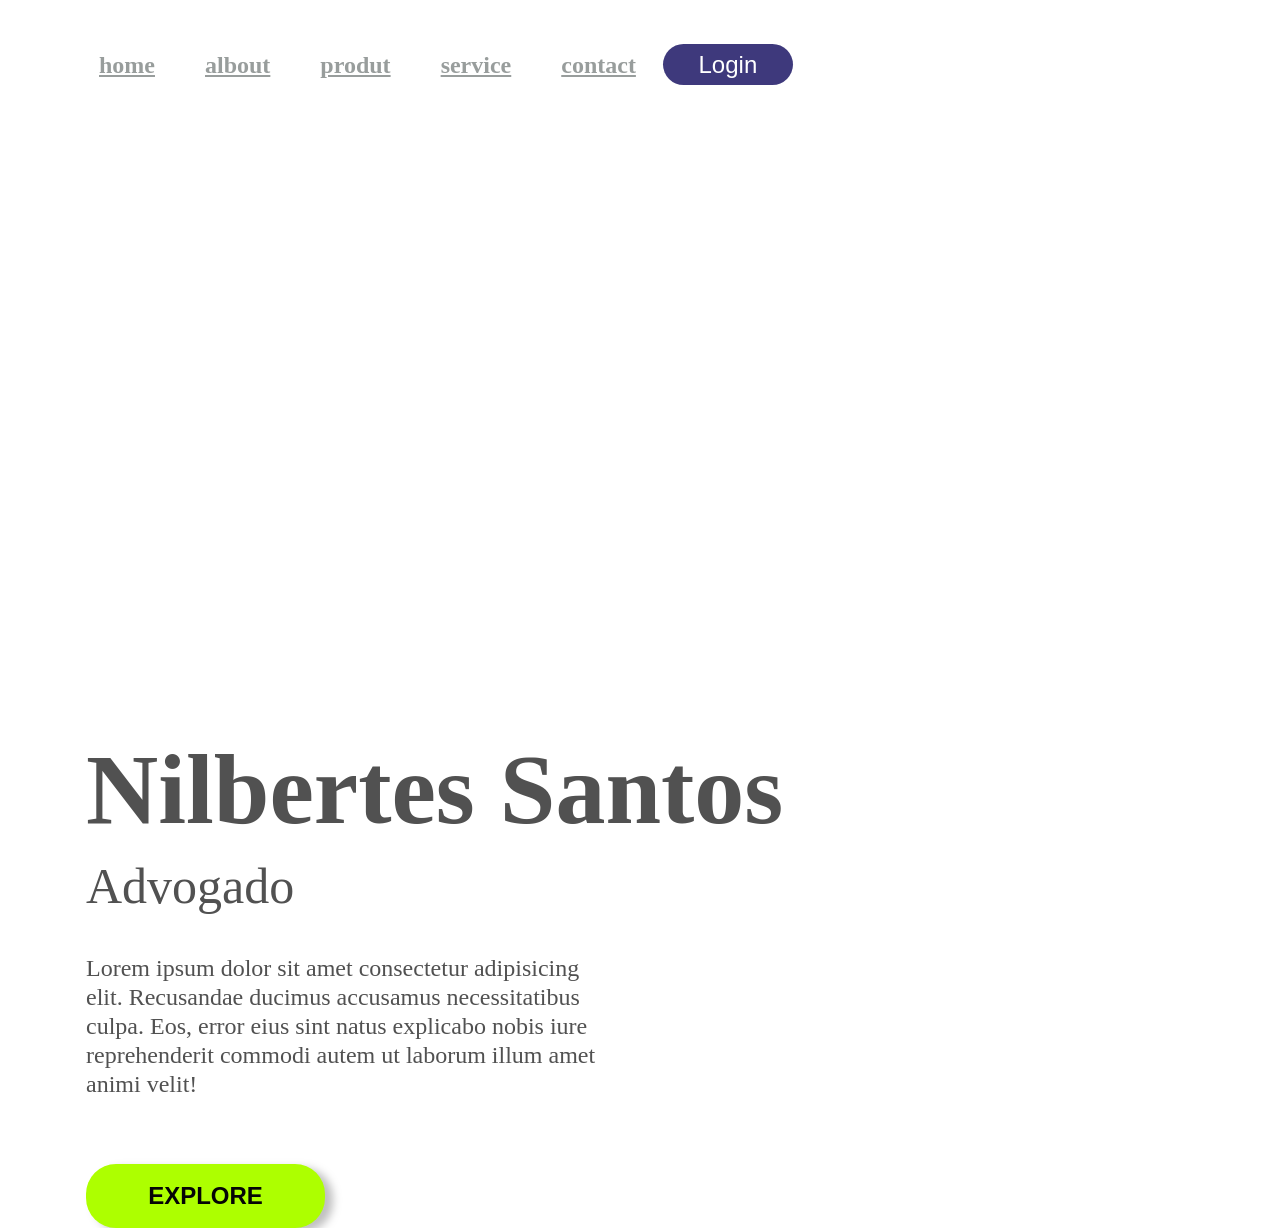
==== index.html @ 2e6e229f "primeiro commit -projeto desafio" ====
<!DOCTYPE html>
<html lang="ept-br">
<head>
    <meta charset="UTF-8">
    <meta name="viewport" content="width=device-width, initial-scale=1.0">
    <link rel="stylesheet" href="./styles.css">
    <title>Desafio1</title>
</head>
<body>
    <header>
        <a class="link-header" href="#">home</a>
        <a class="link-header" href="#">albout</a>
        <a class="link-header" href="#">produt</a>
        <a class="link-header" href="#">service</a>
        <a class="link-header" href="#">contact</a>
        <button class="button-hedear">Login</button>
        
    </header>
    <main>
        <img class="imagem" src="./Captura de tela 2026-02-23 105735.png" alt="imagem">
       <section> 
        <h1>Nilbertes Santos</h1>
        <h2>Advogado </h2>
        <P>Lorem ipsum dolor sit amet consectetur adipisicing elit. Recusandae ducimus accusamus necessitatibus culpa. Eos, error eius sint natus explicabo nobis iure reprehenderit commodi autem ut laborum illum amet animi velit!</P>
        <button class="button-main">EXPLORE</button>
        </section>
    </main>
</body>
</html>
---- styles.css ----
*{
    margin: 0;
    padding: 0;
    box-sizing: border-box;
    @import url('https://fonts.googleapis.com/css2?family=Inter:ital,opsz,wght@0,14..32,100..900;1,14..32,100..900&family=Montserrat:ital,wght@0,100..900;1,100..900&family=Poppins:ital,wght@0,100;0,200;0,300;0,400;0,500;0,600;0,700;0,800;0,900;1,100;1,200;1,300;1,400;1,500;1,600;1,700;1,800;1,900&display=swap');
}

header {
    margin: 44px 0 144px 76px;
}
.link-header{
    font-weight: 600;
    font-size: 24px;
    line-height: 29px;
    color: #989d9c;
    cursor: pointer;
    margin: 23px;
}
.button-hedear {
    background: #3e397c;
    border-radius: 20.5px;
    width: 130px;
    height: 41px;
    border: none;
    font-size: 24px;
    line-height: 29px;
    color: #ffffff;
}
.button-hedear:hover {
    opacity: 0.5;
    transition: 0.3s;
}
.imagem {
    width: 500px;
    height: 500px;
    margin-left: 125px;
    display: inline-block;
    border-radius: 500px;
}

section {
    margin-left: 86px;
    display: inline-block;

}
h1 {

    font-weight: 900;
    font-size: 100px;
    line-height: 122px;
    color: #515151;
}
h2 {
    font-weight: 500;
    font-size: 50px;
    line-height: 71px;
    color: #515151;
}
p {
    width: 515px;
    font-weight: 400;
    font-size: 24px;
    line-height: 29px;
    color: #515151;
    margin-top: 32px;
    margin-bottom: 65px;
}
.button-main {
    background: #adff00;
    border-radius: 30px;
    width: 239px;
    height: 64px;
    border: none;
    cursor: pointer;
    filter:drop-shadow(8px 4px 4px rgba(0, 0, 0, 0.25));
    font-size: 24px;
    line-height: 34px;
    color: #050505;
    font-weight: bold;
}
.button-main:hover {
    opacity: 0.5;
    transition: 0.3s;
}

@media screen and (max-width: 900px){
  header {
        display: none;
    }

    main {
        flex-direction: column;
        text-align: center;
    }

    .imagem {
        max-width: 200px;
    }

    h1 {
        font-size: 40px;
    }
}
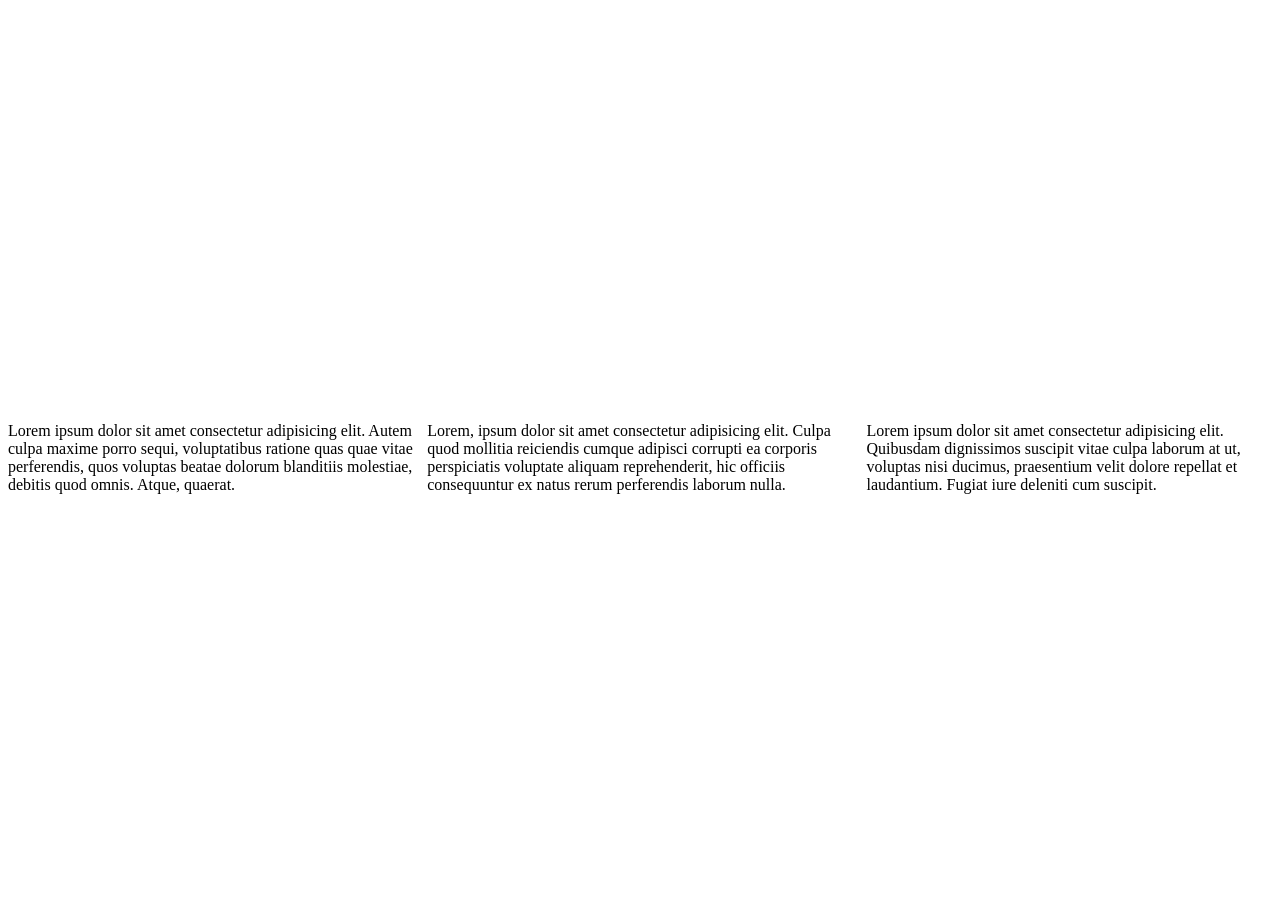
==== commit 4765e65d: "projeto desafio3-portifolio" ====
--- a/index.html
+++ b/index.html
@@ -7,23 +7,11 @@
     <title>Desafio1</title>
 </head>
 <body>
-    <header>
-        <a class="link-header" href="#">home</a>
-        <a class="link-header" href="#">albout</a>
-        <a class="link-header" href="#">produt</a>
-        <a class="link-header" href="#">service</a>
-        <a class="link-header" href="#">contact</a>
-        <button class="button-hedear">Login</button>
-        
-    </header>
-    <main>
-        <img class="imagem" src="./Captura de tela 2026-02-23 105735.png" alt="imagem">
-       <section> 
-        <h1>Nilbertes Santos</h1>
-        <h2>Advogado </h2>
-        <P>Lorem ipsum dolor sit amet consectetur adipisicing elit. Recusandae ducimus accusamus necessitatibus culpa. Eos, error eius sint natus explicabo nobis iure reprehenderit commodi autem ut laborum illum amet animi velit!</P>
-        <button class="button-main">EXPLORE</button>
-        </section>
-    </main>
+
+    <div class="container">
+        <div class="box"><p>Lorem ipsum dolor sit amet consectetur adipisicing elit. Autem culpa maxime porro sequi, voluptatibus ratione quas quae vitae perferendis, quos voluptas beatae dolorum blanditiis molestiae, debitis quod omnis. Atque, quaerat.</p></div>
+        <div class="box"><p>Lorem, ipsum dolor sit amet consectetur adipisicing elit. Culpa quod mollitia reiciendis cumque adipisci corrupti ea corporis perspiciatis voluptate aliquam reprehenderit, hic officiis consequuntur ex natus rerum perferendis laborum nulla.</p></div>
+        <div class="box"><p>Lorem ipsum dolor sit amet consectetur adipisicing elit. Quibusdam dignissimos suscipit vitae culpa laborum at ut, voluptas nisi ducimus, praesentium velit dolore repellat et laudantium. Fugiat iure deleniti cum suscipit.</p></div>
+    </div>
 </body>
 </html>
--- a/styles.css
+++ b/styles.css
@@ -1,103 +1,8 @@
-*{
-    margin: 0;
-    padding: 0;
-    box-sizing: border-box;
-    @import url('https://fonts.googleapis.com/css2?family=Inter:ital,opsz,wght@0,14..32,100..900;1,14..32,100..900&family=Montserrat:ital,wght@0,100..900;1,100..900&family=Poppins:ital,wght@0,100;0,200;0,300;0,400;0,500;0,600;0,700;0,800;0,900;1,100;1,200;1,300;1,400;1,500;1,600;1,700;1,800;1,900&display=swap');
+
+.container {
+    display: flex;
+    justify-content: center;
+    align-items: center;
+    width: calc(33.3%)-20px;
+    height: 100vh;
 }
-
-header {
-    margin: 44px 0 144px 76px;
-}
-.link-header{
-    font-weight: 600;
-    font-size: 24px;
-    line-height: 29px;
-    color: #989d9c;
-    cursor: pointer;
-    margin: 23px;
-}
-.button-hedear {
-    background: #3e397c;
-    border-radius: 20.5px;
-    width: 130px;
-    height: 41px;
-    border: none;
-    font-size: 24px;
-    line-height: 29px;
-    color: #ffffff;
-}
-.button-hedear:hover {
-    opacity: 0.5;
-    transition: 0.3s;
-}
-.imagem {
-    width: 500px;
-    height: 500px;
-    margin-left: 125px;
-    display: inline-block;
-    border-radius: 500px;
-}
-
-section {
-    margin-left: 86px;
-    display: inline-block;
-
-}
-h1 {
-
-    font-weight: 900;
-    font-size: 100px;
-    line-height: 122px;
-    color: #515151;
-}
-h2 {
-    font-weight: 500;
-    font-size: 50px;
-    line-height: 71px;
-    color: #515151;
-}
-p {
-    width: 515px;
-    font-weight: 400;
-    font-size: 24px;
-    line-height: 29px;
-    color: #515151;
-    margin-top: 32px;
-    margin-bottom: 65px;
-}
-.button-main {
-    background: #adff00;
-    border-radius: 30px;
-    width: 239px;
-    height: 64px;
-    border: none;
-    cursor: pointer;
-    filter:drop-shadow(8px 4px 4px rgba(0, 0, 0, 0.25));
-    font-size: 24px;
-    line-height: 34px;
-    color: #050505;
-    font-weight: bold;
-}
-.button-main:hover {
-    opacity: 0.5;
-    transition: 0.3s;
-}
-
-@media screen and (max-width: 900px){
-  header {
-        display: none;
-    }
-
-    main {
-        flex-direction: column;
-        text-align: center;
-    }
-
-    .imagem {
-        max-width: 200px;
-    }
-
-    h1 {
-        font-size: 40px;
-    }
-}
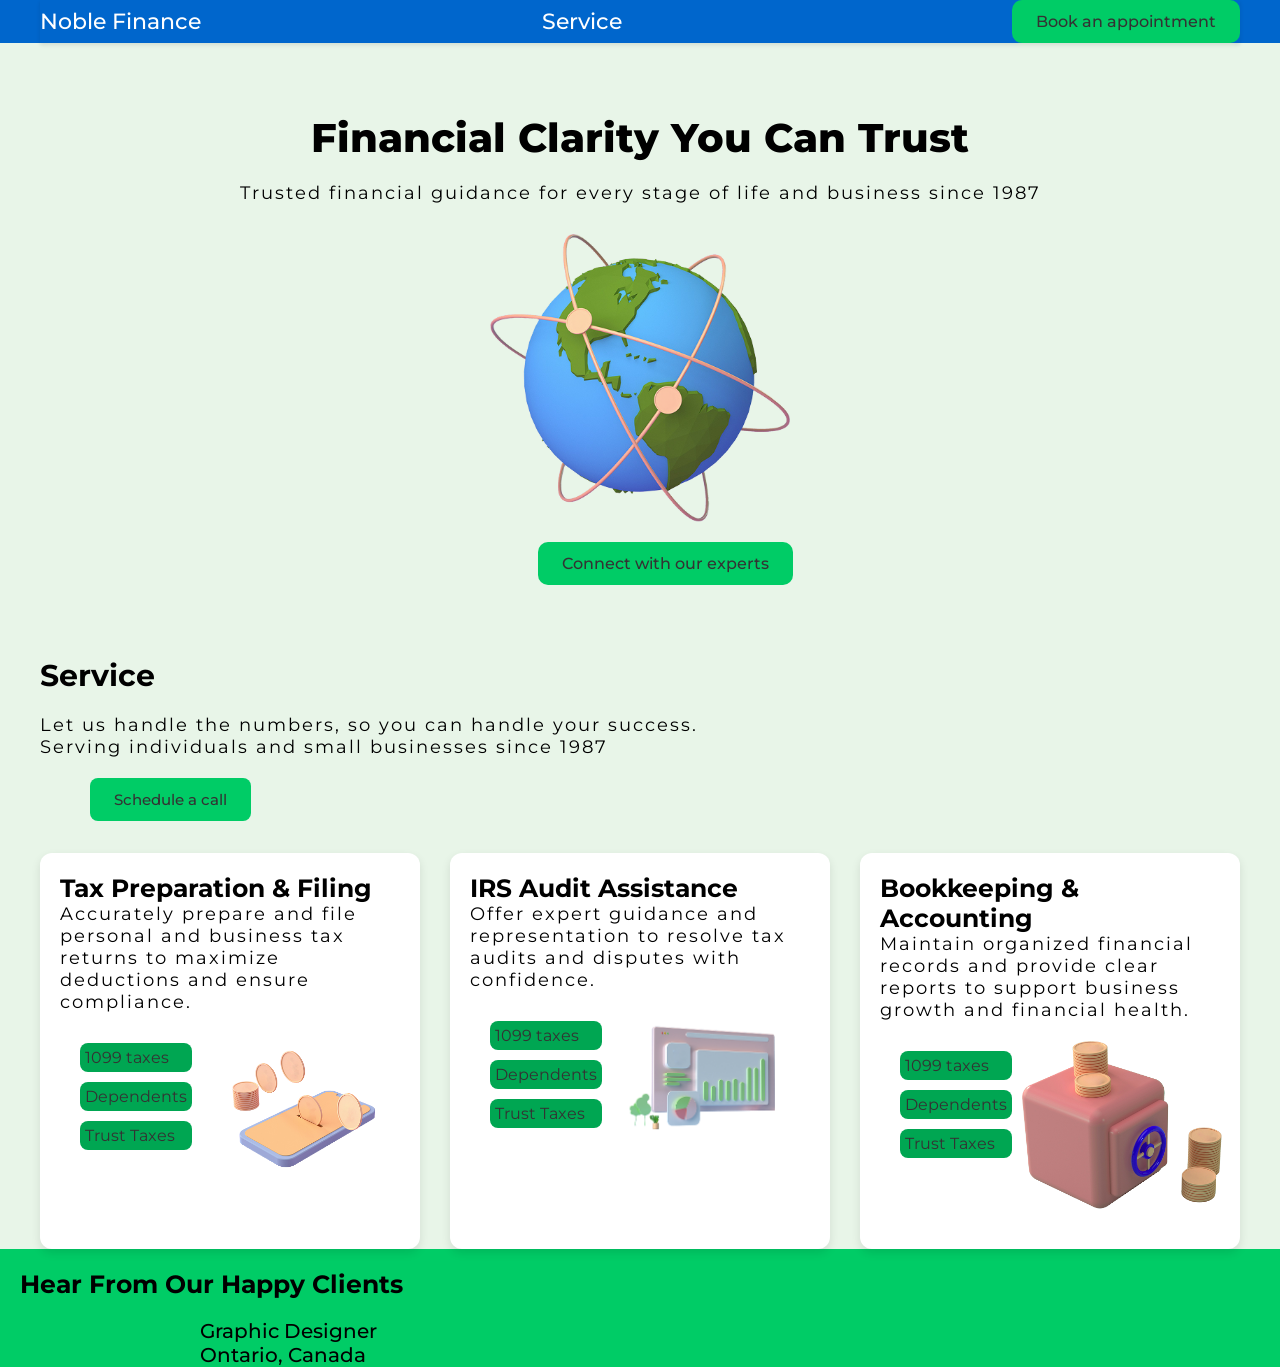
==== commit 79183cbd: "mudanças na pasta" ====
--- a/index.html
+++ b/index.html
@@ -1,17 +1,132 @@
 <!DOCTYPE html>
-<html lang="ept-br">
+<html lang="pt-br">
+
 <head>
     <meta charset="UTF-8">
     <meta name="viewport" content="width=device-width, initial-scale=1.0">
-    <link rel="stylesheet" href="./styles.css">
-    <title>Desafio1</title>
+    <link rel="preconnect" href="https://fonts.googleapis.com">
+    <link rel="preconnect" href="https://fonts.gstatic.com" crossorigin>
+    <link
+        href="https://fonts.googleapis.com/css2?family=Montserrat:ital,wght@0,100..900;1,100..900&family=Oswald:wght@200..700&family=Poppins:ital,wght@0,100;0,200;0,300;0,400;0,500;0,600;0,700;0,800;0,900;1,100;1,200;1,300;1,400;1,500;1,600;1,700;1,800;1,900&family=Roboto:ital,wght@0,100..900;1,100..900&display=swap"
+        rel="stylesheet">
+    <title>Noble Finance</title>
+    <link rel="stylesheet" href="./styles.css"/>
+
+
 </head>
+
 <body>
 
-    <div class="container">
-        <div class="box"><p>Lorem ipsum dolor sit amet consectetur adipisicing elit. Autem culpa maxime porro sequi, voluptatibus ratione quas quae vitae perferendis, quos voluptas beatae dolorum blanditiis molestiae, debitis quod omnis. Atque, quaerat.</p></div>
-        <div class="box"><p>Lorem, ipsum dolor sit amet consectetur adipisicing elit. Culpa quod mollitia reiciendis cumque adipisci corrupti ea corporis perspiciatis voluptate aliquam reprehenderit, hic officiis consequuntur ex natus rerum perferendis laborum nulla.</p></div>
-        <div class="box"><p>Lorem ipsum dolor sit amet consectetur adipisicing elit. Quibusdam dignissimos suscipit vitae culpa laborum at ut, voluptas nisi ducimus, praesentium velit dolore repellat et laudantium. Fugiat iure deleniti cum suscipit.</p></div>
-    </div>
+    <header>
+
+        <nav>
+            <a href="#">Noble Finance</a>
+            <a href="#">Service</a>
+            <button>Book an appointment</button>
+        </nav>
+
+    </header>
+
+    <main>
+        <section class="hero">
+
+            <h1>Financial Clarity You Can Trust</h1>
+            <p>Trusted financial guidance for every stage of life and business since 1987</p>
+            <img src="./imagens/Image.png" alt="image-globo">
+            <button>Connect with our experts</button>
+       
+        </section>
+
+        <section class="service">
+
+            <h2>Service</h2>
+            <p>Let us handle the numbers, so you can handle your success.</p>
+            <p>Serving individuals and small businesses since 1987</p>
+            <button>Schedule a call</button>
+
+        </section>
+
+        <section class="cards">
+
+        <div class="card-item">
+
+            <h3>Tax Preparation & Filing</h3>
+            <p>Accurately prepare and file personal and business tax returns to maximize deductions and ensure
+                compliance.</p>
+
+            <div class="flex-card">
+                <ul>
+                    <li class="lista"><a href="#">1099 taxes</a></li>
+                
+                    <li class="lista"><a href="#">Dependents</a></li>
+                    
+                    <li class="lista"><a href="#">Trust Taxes</a></li>
+                </ul>
+
+                <img src="./imagens/card1.png" alt="image-card1">
+            </div>
+
+            </div>
+
+            <div class="card-item">
+
+                <h3>IRS Audit Assistance</h3>
+                <p>Offer expert guidance and representation to resolve tax audits and disputes with confidence.</p>
+
+                <div class="flex-card">
+
+                    <ul>
+                        <li class="lista"><a href="#">1099 taxes</a></li>
+                        
+                        <li class="lista"><a href="#">Dependents</a></li>
+                        
+                        <li class="lista"><a href="#">Trust Taxes</a></li>
+                    </ul>
+                    <img src="./imagens/card2.png" alt="image-card2">
+                </div>
+
+            </div>
+
+            <div class="card-item">
+
+                <h3>Bookkeeping & Accounting</h3>
+                <p>Maintain organized financial records and provide clear reports to support business growth and
+                    financial health.</p>
+
+                <div class="flex-card">
+
+                    <ul>
+                        <li class="lista"><a href="#">1099 taxes</a></li>
+                        
+                        <li class="lista"><a href="#">Dependents</a></li>
+                        
+                        <li class="lista"><a href="#">Trust Taxes</a></li>
+                    </ul>
+
+                    <img src="./imagens/card3.png" alt="image-card3">
+
+                </div>
+
+            </div>
+
+            </section>
+    </main>
+
+    <footer>
+
+        <h2>Hear From Our Happy Clients</h2>
+
+
+        <div class="contatos">
+
+            <p>Graphic Designer</p>
+
+            <p>Ontario, Canada</p>
+
+        </div>
+
+    </footer>
+
 </body>
-</html>+
+</html>
--- a/styles.css
+++ b/styles.css
@@ -1,8 +1,285 @@
-
-.container {
+* {
+    margin: 0;
+    padding: 0;
+    box-sizing: border-box;
+    font-family: "Montserrat", sans-serif;
+    font-optical-sizing: auto;
+    font-style: normal;
+
+}
+
+:root {
+    --primary: #0066CC;
+    --secondary-bg: #E8F5E8;
+    --accent: #00CC66;
+    --text-dark: #333333;
+    --white: #FFFFFF;
+}
+
+body {
+    background-color: var(--secondary-bg);
+    width: 100%;
+    height: 100%;
+}
+
+header {
     display: flex;
     justify-content: center;
+    width: 100%;
+    height: auto;
+    background-color: #0066CC;
+}
+
+nav {
+
+    display: flex;
+    justify-content: space-between;
     align-items: center;
-    width: calc(33.3%)-20px;
-    height: 100vh;
-}
+    width: 1200px;
+    box-shadow: 0 2px 4px rgba(0, 0, 0, 0.1)
+}
+
+nav a {
+    margin-right: 50px;
+    text-decoration: none;
+    font-size: 22px;
+    font-weight: 500;
+    color: #FFFFFF;
+    cursor: pointer;
+}
+
+nav a:hover {
+    text-decoration: underline;
+    color: #333333;
+    transition: 0.3s;
+}
+
+button {
+    background: var(--accent);
+    border: none;
+    border-radius: 10px;
+    padding: 12px 24px;
+    font-size: 16px;
+    font-weight: 500;
+    color: var(--text-dark);
+    margin-left: 50px;
+    cursor: pointer;
+}
+
+button:hover {
+    color: var(--secondary-bg);
+    transition: 0.5s;
+
+}
+
+button:active {
+    background-color: #00A652;
+    transform: translateY(2px);
+    box-shadow: 0 2px 6px rgba(0, 102, 204, 0.4);
+}
+
+main {
+    max-width: 1200px;
+    display: flex;
+    margin: 0 auto;
+    flex-direction: column;
+    gap: 2rem;
+}
+
+.hero {
+   display: flex;
+    flex-direction: column;
+    align-items: center;
+    justify-content: center;
+    padding: 40px 20px;
+}
+
+.hero h1 {
+    font-size: 40px;
+    font-weight: 800;
+    margin-top: 30px;
+    margin-bottom: 20px;
+}
+
+.hero p {
+    font-size: 18px;
+    font-weight: 400;
+    letter-spacing: 2px;
+
+}
+
+.hero img {
+    max-width: 300px;
+    height: auto;
+    margin: 30px 0 20px 0;
+
+}
+
+
+
+.hero button:hover {
+    color: var(--secondary-bg);
+    transition: 0.5s;
+
+}
+
+.hero button:active {
+    background-color: #04753d;
+    transform: translateY(2px);
+    box-shadow: 0 2px 6px rgba(0, 102, 204, 0.4);
+}
+
+
+.service {
+    text-align: left;
+}
+
+.service h2 {
+    font-size: 30px;
+    font-weight: 700;
+    margin-bottom: 20px;
+
+}
+
+.service p {
+    font-size: 18px;
+    font-weight: 400;
+    letter-spacing: 2px;
+}
+
+.service button {
+    background-color: var(--accent);
+    border: none;
+    border-radius: 8px;
+    margin-top: 20px;
+    padding: 12px 24px;
+    font-size: 15px;
+    font-weight: 500;
+    color: var(--text-dark);
+    margin-left: 50px;
+    cursor: pointer;
+}
+
+.service button:hover {
+    color: var(--secondary-bg);
+    transition: 0.5s;
+
+}
+
+.service button:active {
+    background-color: #04753d;
+    transform: translateY(2px);
+    box-shadow: 0 2px 6px rgba(0, 102, 204, 0.4);
+
+}
+
+.cards {
+    display: flex;
+    gap: 30px;
+    flex-wrap: wrap;
+}
+
+.card-item {
+    background: white;
+    padding: 20px;
+    border-radius: 12px;
+    width: calc(33.33% - 20px);
+    box-shadow: 0 4px 10px rgba(0,0,0,0.1);
+    transition: transform 0.3s, box-shadow 0.3s
+}
+
+.card-item:hover {
+    transform: translateY(-5px);
+    transition: 0.3s;
+    box-shadow: 0 8px 20px rgba(0,0,0,0.15);
+}
+
+.card-item h3 {
+
+    font-size: 25px;
+    font-weight: 700;
+
+}
+
+.card-item p {
+    font-size: 18px;
+    font-weight: 400;
+    letter-spacing: 2px;
+
+}
+
+.flex-card {
+    display: flex;
+    justify-content: space-between;
+    padding: 20px;
+
+}
+
+.lista {
+    list-style: none;
+    margin-top: 10px;
+    background-color: #00A652;
+    max-width: 120px;
+    padding: 5px;
+    border-radius: 8px;
+
+}
+
+.lista a {
+    text-decoration: none;
+    font-weight: 400;
+    color: var(--text-dark);
+    cursor: pointer;
+}
+
+.lista a:hover {
+    color: var(--white);
+    transition: 0.5s;
+
+}
+
+.flex-card img {
+    width: 200px;
+    margin-left: 10px;
+
+}
+
+footer {
+    width: 100%;
+    height: auto;
+    background: #00CC66;
+
+}
+
+footer h2 {
+    padding: 20px;
+    font-size: 25px;
+    font-weight: 700;
+
+}
+
+.contatos {
+    width: 100%;
+    margin-left: 200px;
+
+}
+
+.contatos p {
+    font-size: 20px;
+    font-weight: 500;
+}
+
+@media (max-width: 900px) {
+    .cards {
+        flex-direction: column;
+    }
+
+    .card-item {
+        width: 100%;
+    }
+
+    nav {
+        flex-direction: column;
+        gap: 10px;
+    }
+}
